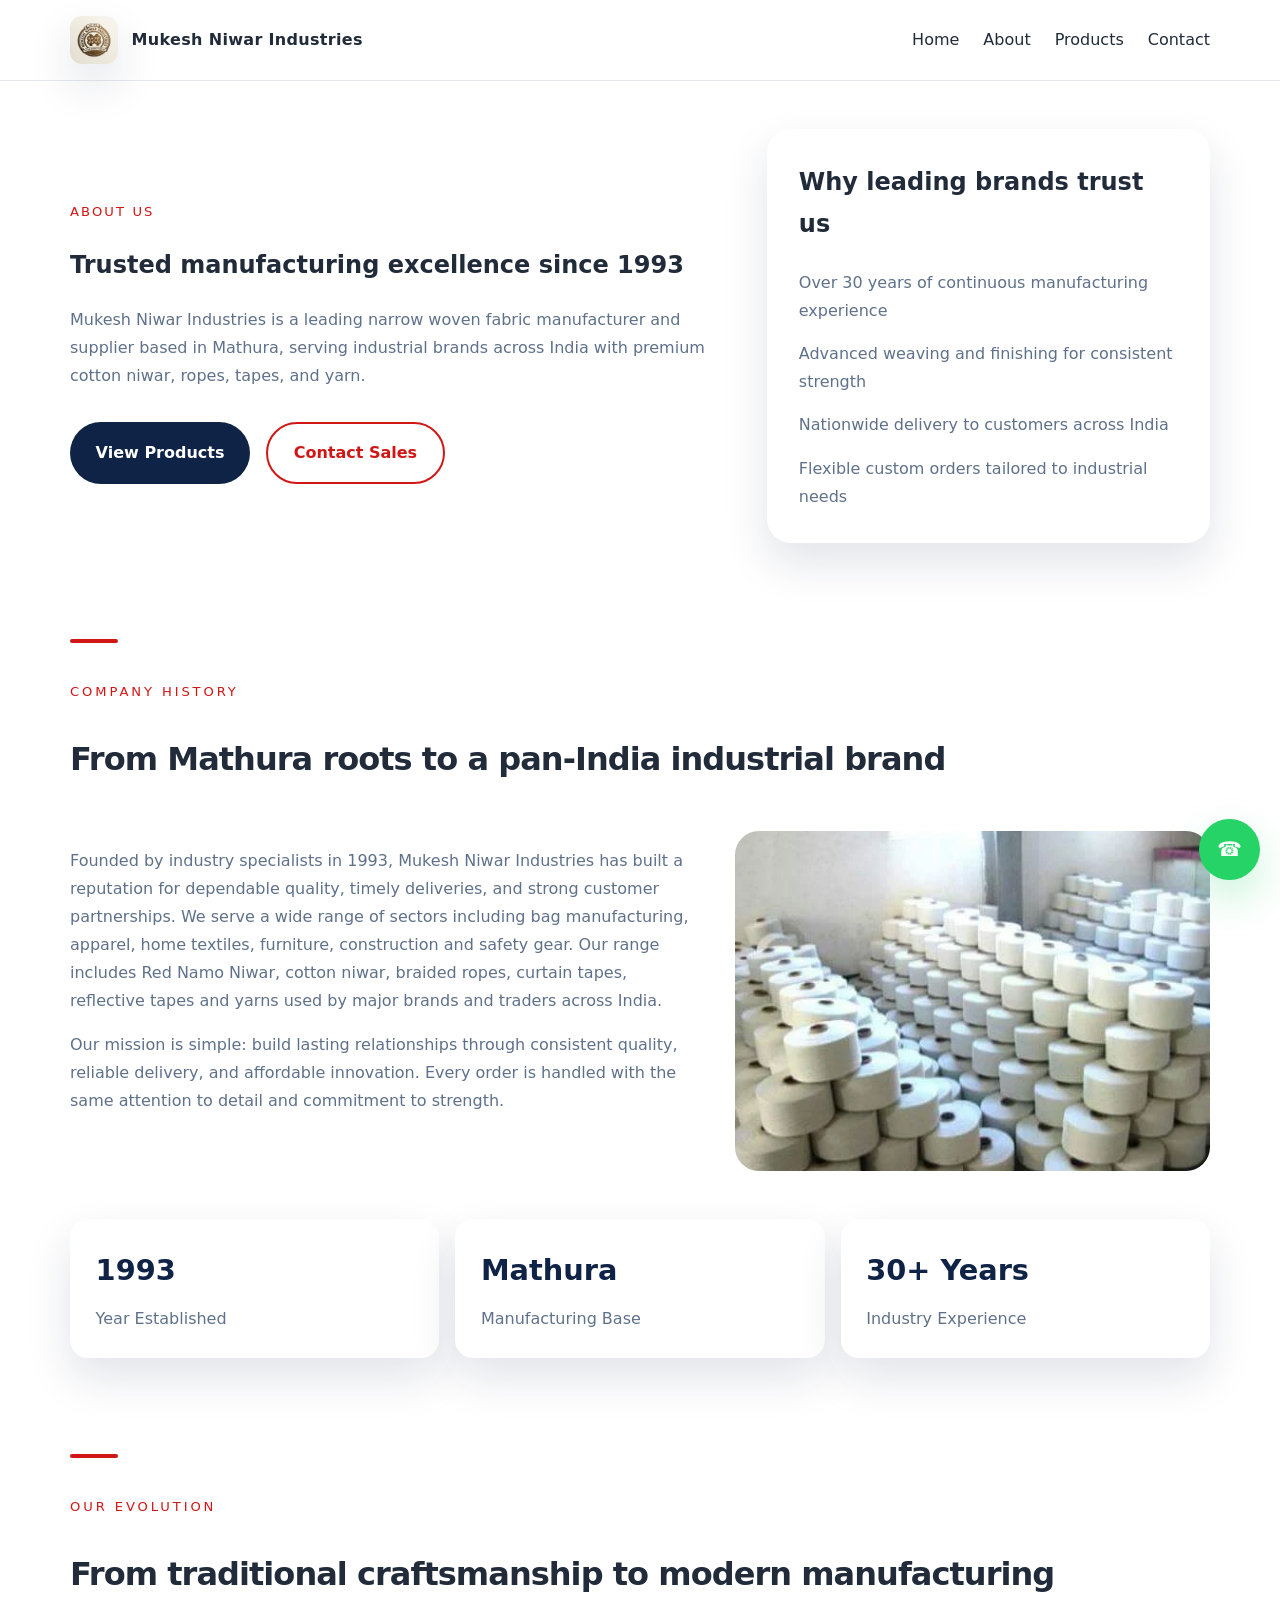
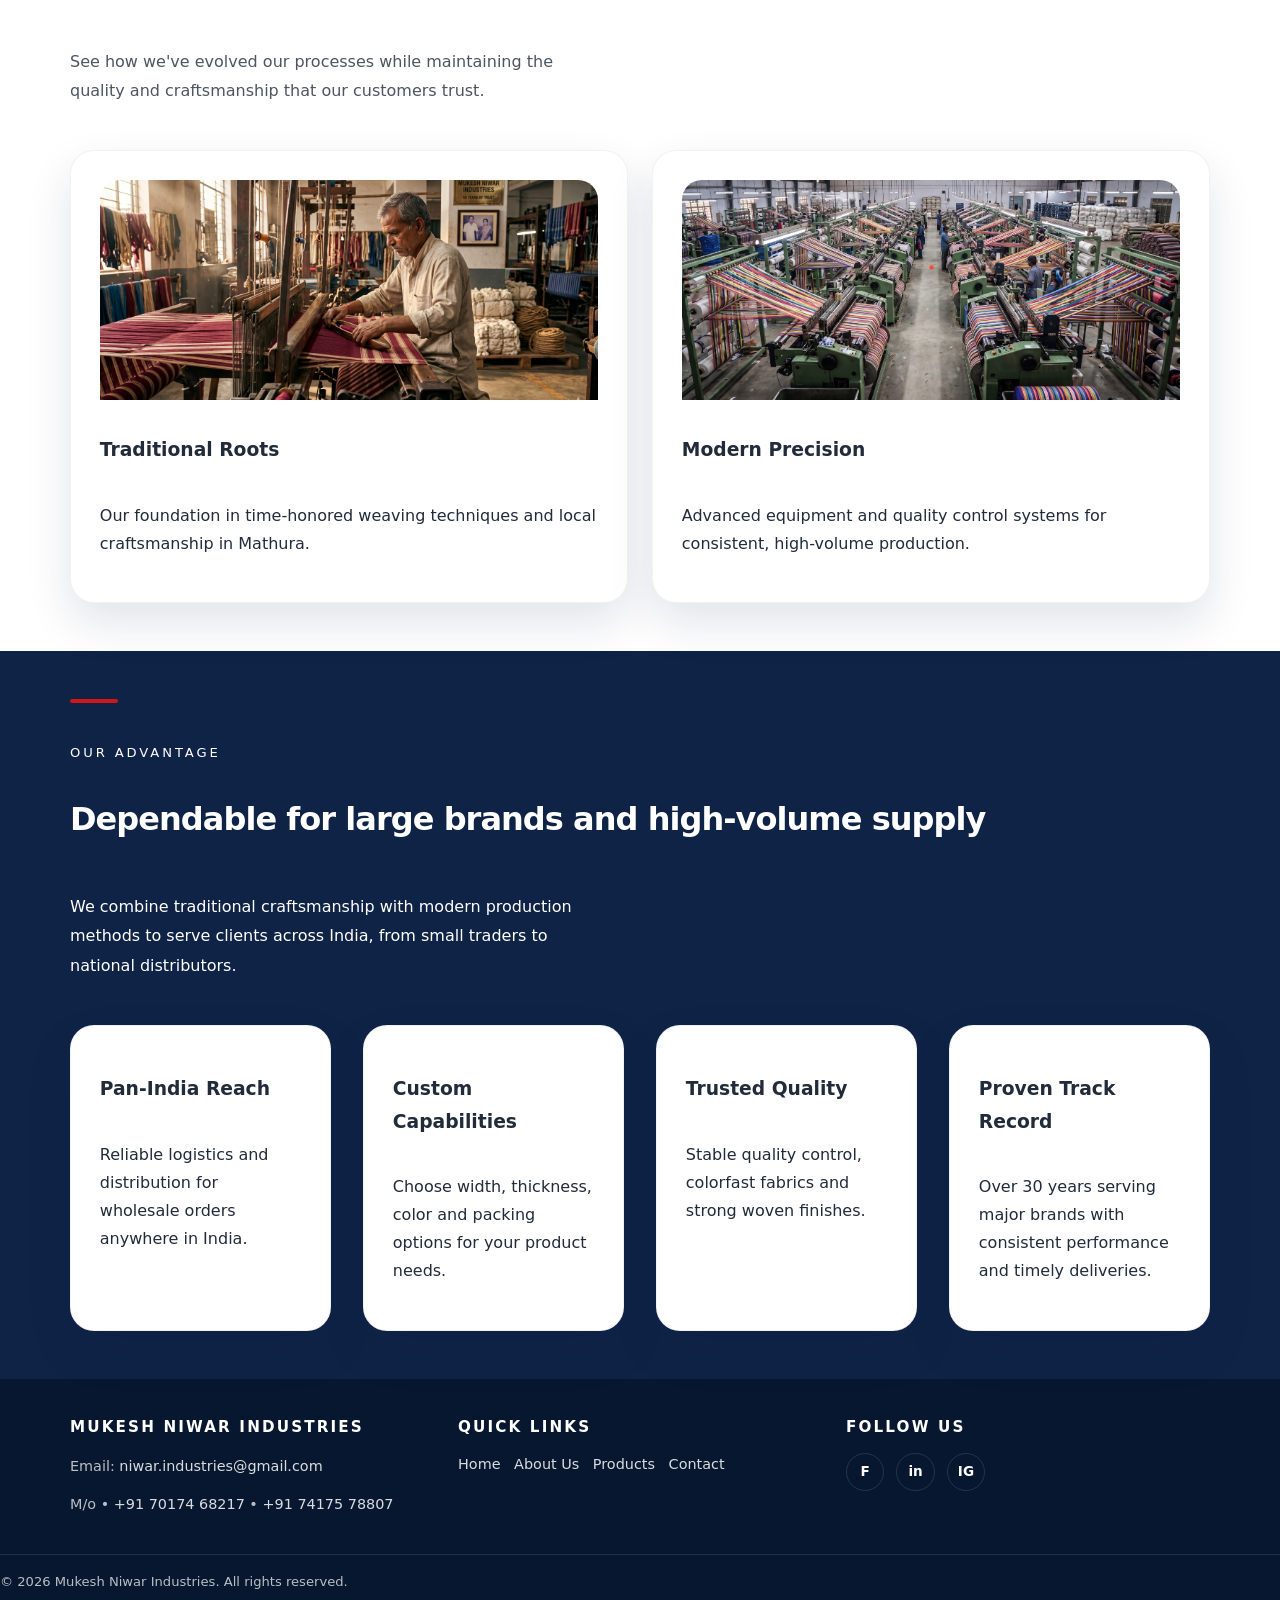
==== about.html @ a69bcad0 "webpage Co-authored-by: Copilot <copilot@github.com>" ====
<!DOCTYPE html>
<html lang="en">
  <head>
    <meta charset="UTF-8" />
    <meta name="viewport" content="width=device-width, initial-scale=1.0" />
    <meta
      name="description"
      content="About Mukesh Niwar Industries - Trusted narrow woven fabric manufacturers from Mathura serving brands across India since 1993."
    />
    <title>About | Mukesh Niwar Industries</title>
    <link rel="stylesheet" href="styles.css" />
  </head>
  <body>
    <header class="site-header">
      <div class="container header-inner">
        <a href="index.html" class="brand brand-with-logo">
          <img src="logo.png" alt="Mukesh Niwar Industries logo" class="logo" />
          <span>Mukesh Niwar Industries</span>
        </a>
        <button class="nav-toggle" aria-label="Open navigation">
          <span></span>
          <span></span>
          <span></span>
        </button>
        <nav class="site-nav" id="main-nav">
          <a href="index.html">Home</a>
          <a href="about.html" aria-current="page">About</a>
          <a href="products.html">Products</a>
          <a href="contact.html">Contact</a>
        </nav>
      </div>
    </header>

    <main>
      <section class="section-light">
        <div class="container hero-grid">
          <div>
            <p class="eyebrow">About Us</p>
            <h1>Trusted manufacturing excellence since 1993</h1>
            <p class="hero-copy">
              Mukesh Niwar Industries is a leading narrow woven fabric manufacturer and supplier based in Mathura, serving industrial brands across India with premium cotton niwar, ropes, tapes, and yarn.
            </p>
            <div class="hero-actions">
              <a class="btn btn-primary" href="products.html">View Products</a>
              <a class="btn btn-secondary" href="contact.html">Contact Sales</a>
            </div>
          </div>
          <div class="hero-card">
            <h2>Why leading brands trust us</h2>
            <ul>
              <li>Over 30 years of continuous manufacturing experience</li>
              <li>Advanced weaving and finishing for consistent strength</li>
              <li>Nationwide delivery to customers across India</li>
              <li>Flexible custom orders tailored to industrial needs</li>
            </ul>
          </div>
        </div>
      </section>

      <section class="section-light">
        <div class="container">
          <div class="page-header">
            <p class="eyebrow">Company History</p>
            <h2>From Mathura roots to a pan-India industrial brand</h2>
          </div>

          <div class="about-grid">
            <div>
              <p>
                Founded by industry specialists in 1993, Mukesh Niwar Industries has built a reputation for dependable quality, timely deliveries, and strong customer partnerships. We serve a wide range of sectors including bag manufacturing, apparel, home textiles, furniture, construction and safety gear. Our range includes Red Namo Niwar, cotton niwar, braided ropes, curtain tapes, reflective tapes and yarns used by major brands and traders across India.
              </p>
              <p>
                Our mission is simple: build lasting relationships through consistent quality, reliable delivery, and affordable innovation. Every order is handled with the same attention to detail and commitment to strength.
              </p>
            </div>
            <div class="about-panel">
              <img src="ind_pic2.webp" alt="Manufacturing in Mathura" class="card-img" />
            </div>
            <div class="about-stats-row">
              <div class="stat-card">
                <span>1993</span>
                <p>Year Established</p>
              </div>
              <div class="stat-card">
                <span>Mathura</span>
                <p>Manufacturing Base</p>
              </div>
              <div class="stat-card">
                <span>30+ Years</span>
                <p>Industry Experience</p>
              </div>
            </div>
          </div>
        </div>
      </section>

      <section class="section-light">
        <div class="container">
          <div class="page-header">
            <p class="eyebrow">Our Evolution</p>
            <h2>From traditional craftsmanship to modern manufacturing</h2>
            <p>
              See how we've evolved our processes while maintaining the quality and craftsmanship that our customers trust.
            </p>
          </div>

          <div class="cards-grid">
            <article class="section-card">
              <img src="prev_traditonal_ind.png" alt="Traditional manufacturing methods" class="card-img" />
              <h3>Traditional Roots</h3>
              <p>Our foundation in time-honored weaving techniques and local craftsmanship in Mathura.</p>
            </article>
            <article class="section-card">
              <img src="curreent_traditonal_ind.png" alt="Modern manufacturing processes" class="card-img" />
              <h3>Modern Precision</h3>
              <p>Advanced equipment and quality control systems for consistent, high-volume production.</p>
            </article>
          </div>
        </div>
      </section>

      <section class="section-primary">
        <div class="container">
          <div class="page-header text-white">
            <p class="eyebrow">Our Advantage</p>
            <h2>Dependable for large brands and high-volume supply</h2>
            <p>
              We combine traditional craftsmanship with modern production methods to serve clients across India, from small traders to national distributors.
            </p>
          </div>

          <div class="cards-grid">
            <article class="section-card">
              <h3>Pan-India Reach</h3>
              <p>Reliable logistics and distribution for wholesale orders anywhere in India.</p>
            </article>
            <article class="section-card">
              <h3>Custom Capabilities</h3>
              <p>Choose width, thickness, color and packing options for your product needs.</p>
            </article>
            <article class="section-card">
              <h3>Trusted Quality</h3>
              <p>Stable quality control, colorfast fabrics and strong woven finishes.</p>
            </article>
            <article class="section-card">
              <h3>Proven Track Record</h3>
              <p>Over 30 years serving major brands with consistent performance and timely deliveries.</p>
            </article>
          </div>
        </div>
      </section>
    </main>

    <footer class="site-footer">
      <div class="container footer-grid">
        <div class="footer-block">
          <h3>Mukesh Niwar Industries</h3>
          <p class="footer-contact">Email: <a href="mailto:niwar.industries@gmail.com">niwar.industries@gmail.com</a></p>
          <p class="footer-contact">M/o • <a href="tel:+917017468217">+91 70174 68217</a> • <a href="tel:+917417578807">+91 74175 78807</a></p>
        </div>
        <div class="footer-block">
          <h3>Quick Links</h3>
          <ul class="footer-links">
            <li><a href="index.html">Home</a></li>
            <li><a href="about.html">About Us</a></li>
            <li><a href="products.html">Products</a></li>
            <li><a href="contact.html">Contact</a></li>
          </ul>
        </div>
        <div class="footer-block">
          <h3>Follow Us</h3>
          <div class="social-links">
            <a class="social-link" href="#" aria-label="Facebook">F</a>
            <a class="social-link" href="#" aria-label="LinkedIn">in</a>
            <a class="social-link" href="#" aria-label="Instagram">IG</a>
          </div>
        </div>
      </div>
      <div class="footer-note">© 2026 Mukesh Niwar Industries. All rights reserved.</div>
    </footer>

    <a class="whatsapp-float" href="https://wa.me/917017468217?text=Hello%20Mukesh%20Niwar%20Industries%2C%20I%20would%20like%20product%20details." target="_blank" rel="noreferrer noopener" aria-label="WhatsApp Now"></a>
    <script src="script.js"></script>
  </body>
</html>
---- styles.css ----
:root {
  --navy: #0f2346;
  --white: #ffffff;
  --light: #f5f7fb;
  --text: #212b3a;
  --muted: #5f718a;
  --accent: #d11616;
  --shadow: 0 20px 45px rgba(15, 35, 70, 0.12);
}

* {
  box-sizing: border-box;
}

html {
  scroll-behavior: smooth;
}

body {
  margin: 0;
  font-family: Inter, system-ui, -apple-system, BlinkMacSystemFont, "Segoe UI", sans-serif;
  color: var(--text);
  background: var(--white);
  line-height: 1.75;
}

img {
  max-width: 100%;
  display: block;
}

a {
  color: inherit;
  text-decoration: none;
}

button,
input,
textarea,
a {
  font: inherit;
}

.container {
  width: min(1140px, calc(100% - 2rem));
  margin: 0 auto;
}

.site-header {
  position: sticky;
  top: 0;
  z-index: 10;
  background: rgba(255, 255, 255, 0.95);
  backdrop-filter: blur(10px);
  border-bottom: 1px solid #e5e8f0;
}

.header-inner {
  display: flex;
  align-items: center;
  justify-content: space-between;
  gap: 1rem;
  padding: 1rem 0;
}

.whatsapp-float {
  position: fixed;
  right: 1.25rem;
  bottom: 1.25rem;
  display: inline-flex;
  align-items: center;
  justify-content: center;
  width: 3.8rem;
  height: 3.8rem;
  border-radius: 50%;
  background: #25d366;
  color: #ffffff;
  text-decoration: none;
  font-size: 1.4rem;
  box-shadow: 0 18px 40px rgba(37, 211, 102, 0.25);
  transition: transform 0.2s ease, box-shadow 0.2s ease;
  z-index: 20;
}

.whatsapp-float:hover,
.whatsapp-float:focus-visible {
  transform: translateY(-2px);
  box-shadow: 0 24px 45px rgba(37, 211, 102, 0.35);
}

.whatsapp-float::before {
  content: "☎";
  font-size: 1.25rem;
}

@media (max-width: 720px) {
  .whatsapp-float {
    right: 0.85rem;
    bottom: 0.85rem;
    width: 3.4rem;
    height: 3.4rem;
  }
}

.brand {
  font-weight: 700;
  letter-spacing: 0.02em;
}

.brand-with-logo {
  display: inline-flex;
  align-items: center;
  gap: 0.85rem;
}

.logo {
  width: 48px;
  height: auto;
  border-radius: 12px;
  box-shadow: var(--shadow);
}

.card-img {
  width: 100%;
  height: 220px;
  object-fit: cover;
  border-radius: 20px 20px 0 0;
  margin-bottom: 1rem;
}

.timeline-grid {
  display: grid;
  gap: 1.5rem;
  grid-template-columns: repeat(auto-fit, minmax(240px, 1fr));
  margin-top: 2rem;
}

.timeline-step {
  background: var(--white);
  border-radius: 24px;
  padding: 1.8rem;
  box-shadow: var(--shadow);
  border: 1px solid rgba(15, 35, 70, 0.08);
}

.timeline-step h3 {
  margin-top: 1rem;
}

.timeline-step p {
  color: var(--muted);
  margin: 1rem 0 0;
}

.nav-toggle {
  display: none;
  flex-direction: column;
  gap: 6px;
  background: transparent;
  border: none;
  cursor: pointer;
}

.nav-toggle span {
  display: block;
  width: 24px;
  height: 3px;
  background: var(--navy);
  border-radius: 999px;
}

.site-nav {
  display: flex;
  align-items: center;
  gap: 1.5rem;
}

.site-nav a {
  color: var(--text);
  font-weight: 500;
}

.hero {
  padding: 4rem 0 3rem;
  background: linear-gradient(135deg, #f8fbff 0%, #eef4ff 100%);
}

.hero-grid {
  display: grid;
  grid-template-columns: 1.2fr 0.8fr;
  gap: 2rem;
  align-items: center;
}

.eyebrow {
  text-transform: uppercase;
  letter-spacing: 0.16em;
  color: var(--accent);
  font-size: 0.82rem;
  margin-bottom: 0.75rem;
}

.hero h1 {
  font-size: clamp(2.5rem, 3.2vw, 4rem);
  line-height: 1.02;
  margin: 0;
  max-width: 12ch;
}

.hero-copy,
.section-header p,
.about-grid p,
.contact-card p,
.quality-list p,
.product-card p {
  color: var(--muted);
}

.hero-actions {
  display: flex;
  flex-wrap: wrap;
  gap: 1rem;
  margin-top: 2rem;
}

.btn {
  display: inline-flex;
  align-items: center;
  justify-content: center;
  padding: 0.95rem 1.6rem;
  border-radius: 999px;
  font-weight: 600;
  transition: transform 0.2s ease, background-color 0.2s ease;
}

.btn:hover {
  transform: translateY(-1px);
}

.btn-primary {
  background: var(--navy);
  color: var(--white);
}

.btn-secondary {
  border: 2px solid var(--accent);
  color: var(--accent);
  background: transparent;
}

.btn-white {
  background: var(--white);
  color: var(--navy);
  border: 1px solid rgba(15, 35, 70, 0.12);
}

.hero-visual {
  display: flex;
  justify-content: flex-end;
}

.hero-card {
  border-radius: 24px;
  padding: 2rem;
  background: var(--white);
  box-shadow: var(--shadow);
}

.hero-card h2 {
  margin-top: 0;
}

.hero-card ul {
  list-style: none;
  padding: 0;
  margin: 1.5rem 0 0;
  display: grid;
  gap: 0.95rem;
}

.hero-card li {
  color: var(--muted);
}

.section-light,
.section-primary {
  padding: 3rem 0;
}

.section-primary {
  background: var(--navy);
  color: var(--white);
}

.section-primary .cards-grid {
  gap: 2rem;
  grid-auto-rows: minmax(0, auto);
}

.section-primary .contact-panel {
  margin-top: 2rem;
}

.section-header {
  max-width: 720px;
  margin-bottom: 2rem;
}

.section-header.text-white p,
.section-primary .section-header p,
.section-primary .section-header h2,
.page-header.text-white p,
.page-header.text-white h2,
.page-header.text-white .eyebrow {
  color: var(--white);
}

.section-header h2 {
  margin: 0.5rem 0 1rem;
  font-size: clamp(2rem, 2.5vw, 2.75rem);
  line-height: 1.08;
}

.page-header {
  display: grid;
  gap: 0.75rem;
  margin-bottom: 1.75rem;
  padding: 0;
  border: none;
  background: transparent;
}

.page-header::before {
  content: "";
  width: 3rem;
  height: 4px;
  background: var(--accent);
  border-radius: 999px;
  display: block;
  margin-bottom: 0.75rem;
}

.page-header .eyebrow {
  margin-bottom: 0;
  font-size: 0.82rem;
  letter-spacing: 0.22em;
  color: var(--accent);
}

.page-header h2 {
  font-size: clamp(2rem, 2.4vw, 2.85rem);
  line-height: 1.06;
  letter-spacing: -0.03em;
}

.page-header p {
  color: rgba(33, 43, 58, 0.8);
  line-height: 1.85;
  max-width: 52ch;
}

.cards-grid {
  display: grid;
  gap: 1.5rem;
  grid-template-columns: repeat(auto-fit, minmax(220px, 1fr));
}

.section-card {
  background: var(--white);
  border-radius: 24px;
  padding: 1.8rem;
  box-shadow: var(--shadow);
  border: 1px solid rgba(15, 35, 70, 0.06);
  display: flex;
  flex-direction: column;
}

.section-card h3,
.section-card p {
  color: var(--text);
}

.contact-panel {
  display: flex;
  align-items: center;
  justify-content: space-between;
  gap: 1rem;
  padding: 2rem;
}

.contact-panel .page-header {
  max-width: 60ch;
}

.map-frame {
  border-radius: 24px;
  overflow: hidden;
  box-shadow: var(--shadow);
}

.about-grid,
.product-grid,
.quality-grid,
.contact-grid {
  display: grid;
  gap: 1.75rem;
}

.about-grid {
  grid-template-columns: 1.2fr 0.9fr;
  grid-template-rows: auto auto;
  grid-template-areas:
    "text image"
    "stats stats";
  gap: 2rem;
}

.about-grid > div:first-child {
  grid-area: text;
}

.about-panel {
  grid-area: image;
  display: flex;
  align-items: flex-start;
}

.about-panel img {
  width: 100%;
  border-radius: 24px;
  object-fit: cover;
  min-height: 340px;
}

.about-stats-row {
  grid-area: stats;
  display: grid;
  grid-template-columns: repeat(3, minmax(0, 1fr));
  gap: 1rem;
}

.stat-card {
  background: var(--white);
  padding: 1.6rem;
  border-radius: 18px;
  box-shadow: var(--shadow);
}

.stat-card span {
  display: block;
  font-size: 1.8rem;
  font-weight: 700;
  color: var(--navy);
}

.stat-card p {
  margin: 0.6rem 0 0;
  color: var(--muted);
}

.product-grid {
  grid-template-columns: repeat(2, minmax(0, 1fr));
}

.product-card {
  background: rgba(255, 255, 255, 0.12);
  border: 1px solid rgba(255, 255, 255, 0.14);
  border-radius: 20px;
  padding: 1.8rem;
}

.product-card h3 {
  margin-top: 0;
  color: var(--white);
}

.quality-grid {
  grid-template-columns: 1fr 1fr;
  align-items: start;
}

.quality-list {
  display: grid;
  gap: 1rem;
}

.quality-list div {
  background: var(--white);
  padding: 1.6rem;
  border-radius: 18px;
}

.quality-list h3 {
  margin: 0 0 0.75rem;
  color: var(--navy);
}

.contact-grid {
  grid-template-columns: 1.2fr 0.8fr;
  align-items: start;
}

.contact-card {
  background: var(--white);
  color: var(--text);
  border-radius: 24px;
  padding: 2rem;
  box-shadow: var(--shadow);
}

.contact-card h3 {
  margin-top: 0;
}

.contact-details p {
  margin: 0.85rem 0 0;
}

.site-footer {
  background: #07172f;
  color: rgba(255, 255, 255, 0.8);
  padding: 2.2rem 0 1.5rem;
  font-size: 0.92rem;
}

.footer-grid {
  display: grid;
  gap: 1.5rem;
  grid-template-columns: repeat(3, minmax(0, 1fr));
  align-items: flex-start;
}

.footer-block h3 {
  margin: 0 0 0.75rem;
  color: var(--white);
  font-size: 0.95rem;
  letter-spacing: 0.14em;
  text-transform: uppercase;
}

.footer-block p,
.footer-links li,
.footer-note {
  color: rgba(255, 255, 255, 0.72);
  font-size: 0.9rem;
  line-height: 1.6;
}

.footer-contact a {
  color: rgba(255, 255, 255, 0.85);
  text-decoration: none;
}

.footer-links {
  list-style: none;
  padding: 0;
  margin: 0;
  display: flex;
  flex-wrap: wrap;
  gap: 0.85rem;
}

.footer-links li {
  display: inline;
}

.footer-links li a {
  color: rgba(255, 255, 255, 0.85);
  text-decoration: none;
}

.footer-links li a:hover {
  color: var(--accent);
}

.social-links {
  display: flex;
  gap: 0.75rem;
}

.social-link {
  display: inline-flex;
  align-items: center;
  justify-content: center;
  width: 2.4rem;
  height: 2.4rem;
  border-radius: 50%;
  border: 1px solid rgba(255, 255, 255, 0.12);
  color: var(--white);
  text-decoration: none;
  font-weight: 700;
  font-size: 0.85rem;
}

.social-link:hover {
  background: rgba(255, 255, 255, 0.08);
}

.footer-note {
  margin-top: 1.5rem;
  border-top: 1px solid rgba(255, 255, 255, 0.1);
  padding-top: 1rem;
  font-size: 0.82rem;
}

.footer-link {
  color: var(--white);
}

@media (max-width: 900px) {
  .hero-grid,
  .about-grid,
  .product-grid,
  .quality-grid,
  .contact-grid,
  .footer-grid {
    grid-template-columns: 1fr;
  }

  .stats-grid {
    grid-template-columns: 1fr;
  }

  .hero {
    padding-top: 3rem;
  }

  .contact-panel {
    flex-direction: column;
    align-items: stretch;
  }
}

@media (max-width: 720px) {
  .top-bar {
    flex-direction: column;
    align-items: flex-start;
  }
  .header-inner {
    flex-wrap: wrap;
  }

  .nav-toggle {
    display: flex;
  }

  .site-nav {
    position: absolute;
    top: 100%;
    right: 1rem;
    left: 1rem;
    background: var(--white);
    flex-direction: column;
    padding: 1rem;
    border-radius: 18px;
    box-shadow: var(--shadow);
    opacity: 0;
    visibility: hidden;
    transform: translateY(-1rem);
    transition: all 0.25s ease;
  }

  .site-nav.open {
    opacity: 1;
    visibility: visible;
    transform: translateY(0);
  }

  .site-nav a {
    padding: 0.75rem 0;
    border-bottom: 1px solid #eef2f7;
  }

  .site-nav a:last-child {
    border-bottom: none;
  }

  .hero h1 {
    font-size: 2.4rem;
  }

  .btn {
    width: 100%;
  }

  .footer-inner {
    flex-direction: column;
    text-align: center;
  }
}
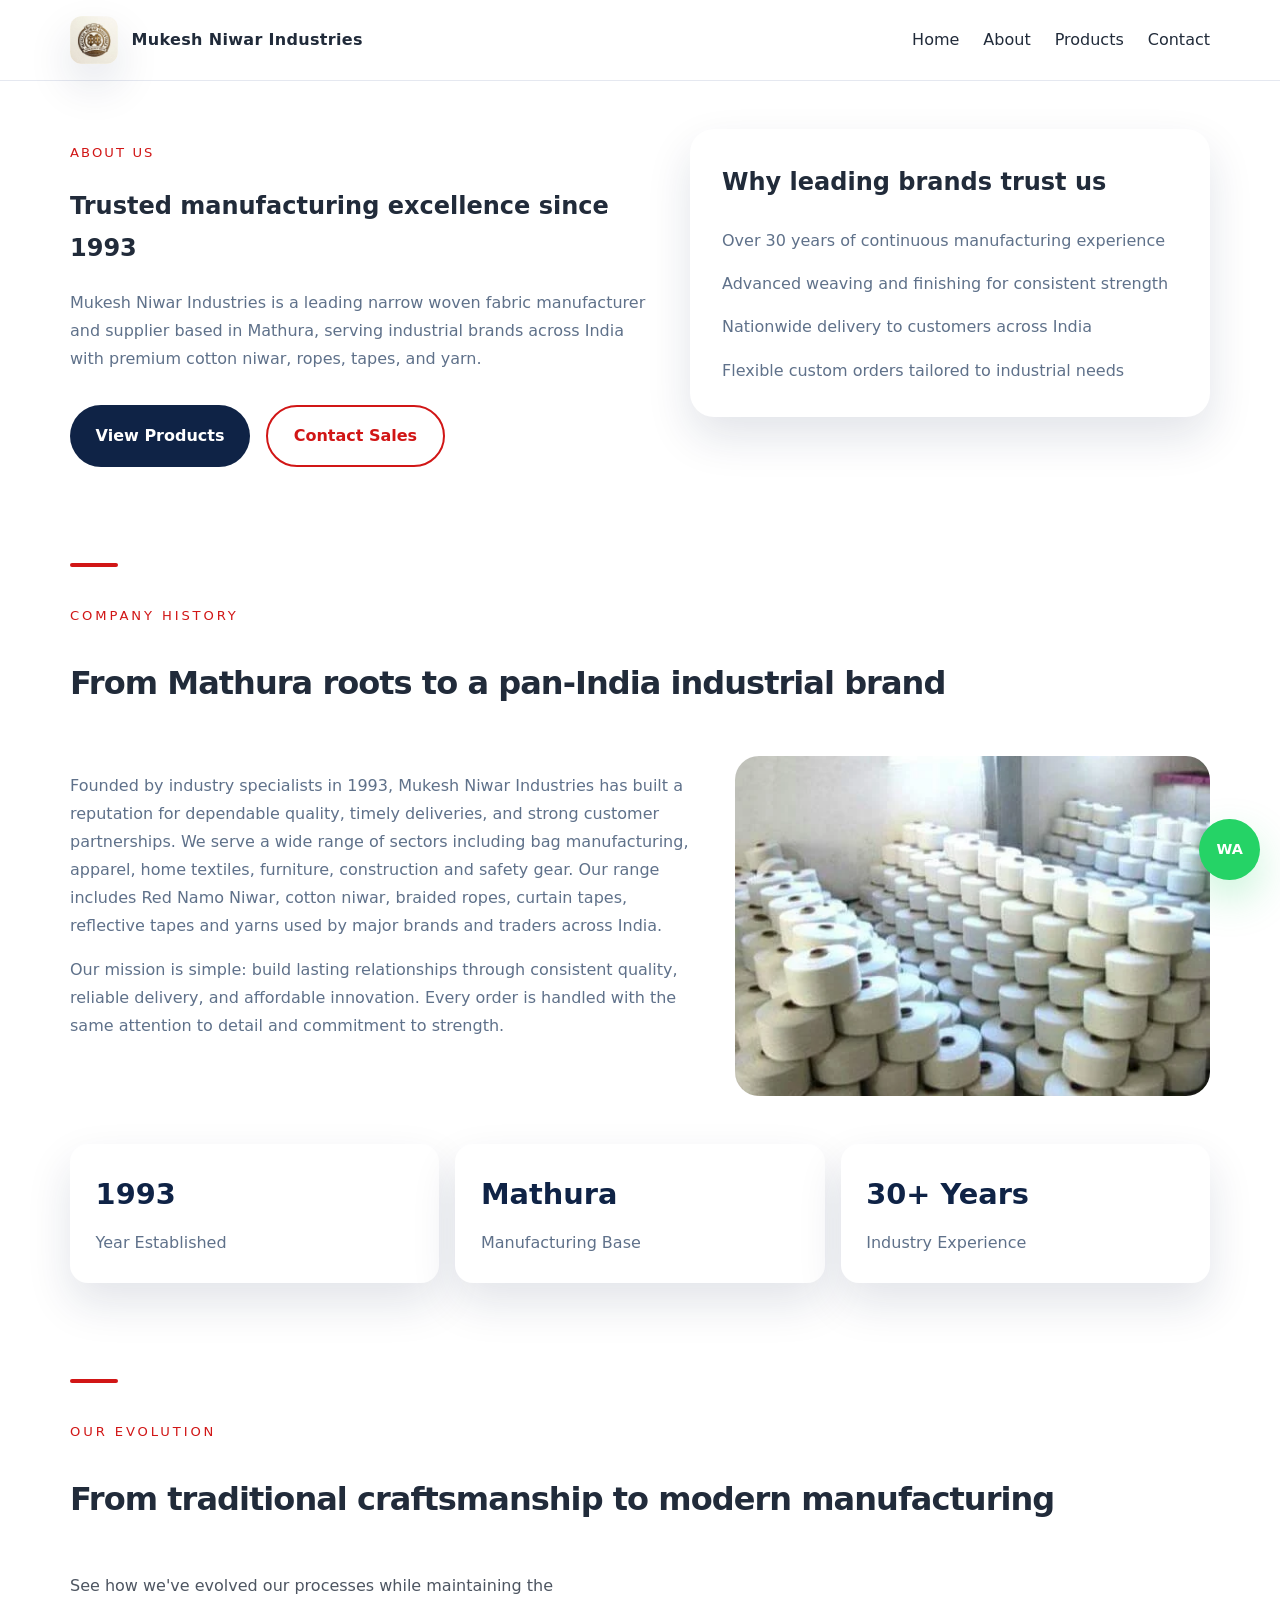
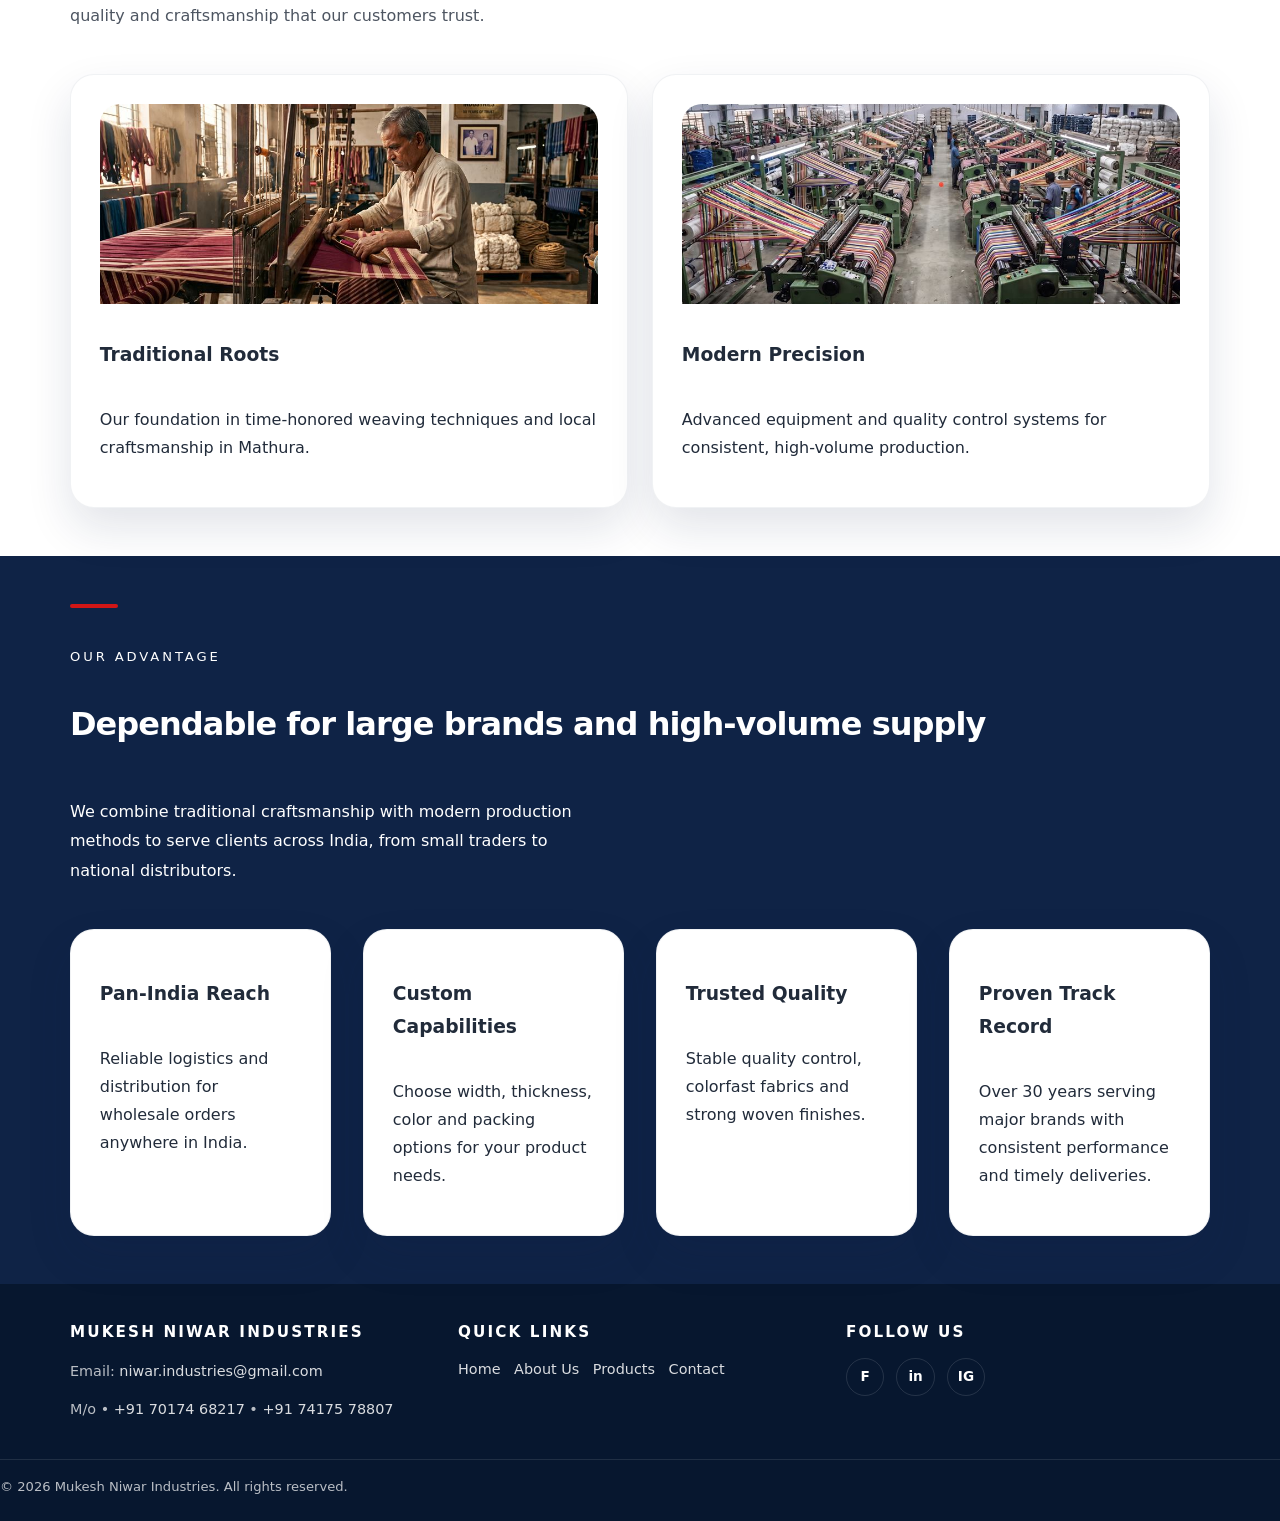
==== commit bf7c539b: "mobile friendly design" ====
--- a/about.html
+++ b/about.html
@@ -14,7 +14,7 @@
     <header class="site-header">
       <div class="container header-inner">
         <a href="index.html" class="brand brand-with-logo">
-          <img src="logo.png" alt="Mukesh Niwar Industries logo" class="logo" />
+          <img src="logo-small.jpg" alt="Mukesh Niwar Industries logo" class="logo" />
           <span>Mukesh Niwar Industries</span>
         </a>
         <button class="nav-toggle" aria-label="Open navigation">
@@ -106,12 +106,12 @@
 
           <div class="cards-grid">
             <article class="section-card">
-              <img src="prev_traditonal_ind.png" alt="Traditional manufacturing methods" class="card-img" />
+              <img src="prev_traditonal_ind-card.jpg" alt="Traditional manufacturing methods" class="card-img" loading="lazy" decoding="async" />
               <h3>Traditional Roots</h3>
               <p>Our foundation in time-honored weaving techniques and local craftsmanship in Mathura.</p>
             </article>
             <article class="section-card">
-              <img src="curreent_traditonal_ind.png" alt="Modern manufacturing processes" class="card-img" />
+              <img src="curreent_traditonal_ind-card.jpg" alt="Modern manufacturing processes" class="card-img" loading="lazy" decoding="async" />
               <h3>Modern Precision</h3>
               <p>Advanced equipment and quality control systems for consistent, high-volume production.</p>
             </article>
@@ -156,7 +156,7 @@
         <div class="footer-block">
           <h3>Mukesh Niwar Industries</h3>
           <p class="footer-contact">Email: <a href="mailto:niwar.industries@gmail.com">niwar.industries@gmail.com</a></p>
-          <p class="footer-contact">M/o • <a href="tel:+917017468217">+91 70174 68217</a> • <a href="tel:+917417578807">+91 74175 78807</a></p>
+          <p class="footer-contact">M/o &bull; <a href="tel:+917017468217">+91 70174 68217</a> &bull; <a href="tel:+917417578807">+91 74175 78807</a></p>
         </div>
         <div class="footer-block">
           <h3>Quick Links</h3>
@@ -176,7 +176,7 @@
           </div>
         </div>
       </div>
-      <div class="footer-note">© 2026 Mukesh Niwar Industries. All rights reserved.</div>
+      <div class="footer-note">&copy; 2026 Mukesh Niwar Industries. All rights reserved.</div>
     </footer>
 
     <a class="whatsapp-float" href="https://wa.me/917017468217?text=Hello%20Mukesh%20Niwar%20Industries%2C%20I%20would%20like%20product%20details." target="_blank" rel="noreferrer noopener" aria-label="WhatsApp Now"></a>
--- a/styles.css
+++ b/styles.css
@@ -22,6 +22,7 @@
   color: var(--text);
   background: var(--white);
   line-height: 1.75;
+  overflow-x: hidden;
 }
 
 img {
@@ -32,6 +33,15 @@
 a {
   color: inherit;
   text-decoration: none;
+}
+
+p,
+h1,
+h2,
+h3,
+li,
+a {
+  overflow-wrap: anywhere;
 }
 
 button,
@@ -89,8 +99,9 @@
 }
 
 .whatsapp-float::before {
-  content: "☎";
-  font-size: 1.25rem;
+  content: "WA";
+  font-size: 0.9rem;
+  font-weight: 800;
 }
 
 @media (max-width: 720px) {
@@ -111,9 +122,11 @@
   display: inline-flex;
   align-items: center;
   gap: 0.85rem;
+  min-width: 0;
 }
 
 .logo {
+  flex: 0 0 auto;
   width: 48px;
   height: auto;
   border-radius: 12px;
@@ -122,7 +135,7 @@
 
 .card-img {
   width: 100%;
-  height: 220px;
+  height: 200px;
   object-fit: cover;
   border-radius: 20px 20px 0 0;
   margin-bottom: 1rem;
@@ -155,7 +168,12 @@
 .nav-toggle {
   display: none;
   flex-direction: column;
+  align-items: center;
+  justify-content: center;
   gap: 6px;
+  min-width: 44px;
+  min-height: 44px;
+  padding: 0;
   background: transparent;
   border: none;
   cursor: pointer;
@@ -187,9 +205,101 @@
 
 .hero-grid {
   display: grid;
-  grid-template-columns: 1.2fr 0.8fr;
+  /* left column grows, right column fixed to match the visual width */
+  grid-template-columns: 1fr 520px;
   gap: 2rem;
-  align-items: center;
+  align-items: start;
+}
+
+.hero-feature-row {
+  display: grid;
+  grid-template-columns: repeat(3, minmax(0, 1fr));
+  gap: 1rem;
+  margin-top: 1.8rem;
+}
+
+.hero-feature {
+  background: var(--white);
+  border-radius: 20px;
+  padding: 1rem 1.1rem;
+  box-shadow: var(--shadow);
+  border: 1px solid rgba(15, 35, 70, 0.08);
+}
+
+.hero-feature span {
+  display: block;
+  font-size: 1.1rem;
+  font-weight: 700;
+  color: var(--navy);
+}
+
+.hero-feature p {
+  margin: 0.4rem 0 0;
+  color: var(--muted);
+  font-size: 0.95rem;
+}
+
+.hero-image-card {
+  position: relative;
+  border-radius: 28px;
+  overflow: hidden;
+  box-shadow: var(--shadow);
+}
+
+.hero-image-card img {
+  width: 100%;
+  height: auto;
+  aspect-ratio: 16 / 9;
+  max-height: 420px;
+  object-fit: cover;
+  display: block;
+}
+
+.hero-image-chip {
+  position: absolute;
+  bottom: 1rem;
+  left: 1rem;
+  background: rgba(15, 35, 70, 0.9);
+  color: #fff;
+  padding: 0.7rem 1rem;
+  border-radius: 999px;
+  font-size: 0.95rem;
+  letter-spacing: 0.02em;
+}
+
+.hero-image-text {
+  margin: 0;
+  color: var(--muted);
+  line-height: 1.6;
+  font-size: 0.95rem;
+  max-width: 360px;
+  text-align: left;
+}
+
+@media (max-width: 900px) {
+  .hero-image-text {
+    text-align: center;
+    max-width: 100%;
+    align-self: center;
+    padding: 0 1rem;
+  }
+}
+
+.hero-info-card {
+  background: var(--white);
+  border-radius: 24px;
+  padding: 1.8rem;
+  box-shadow: var(--shadow);
+  border: 1px solid rgba(15, 35, 70, 0.08);
+}
+
+.hero-info-card h3 {
+  margin-top: 0;
+}
+
+.hero-info-card p {
+  color: var(--muted);
+  line-height: 1.85;
 }
 
 .eyebrow {
@@ -256,7 +366,9 @@
 
 .hero-visual {
   display: flex;
-  justify-content: flex-end;
+  flex-direction: column;
+  align-items: flex-start;
+  gap: 0.9rem;
 }
 
 .hero-card {
@@ -496,8 +608,21 @@
 }
 
 .contact-grid {
-  grid-template-columns: 1.2fr 0.8fr;
+  grid-template-columns: 1fr 1fr;
+  gap: 2rem;
   align-items: start;
+}
+
+.map-frame iframe {
+  width: 100%;
+  height: 380px;
+  display: block;
+}
+
+.contact-card,
+.map-frame {
+  position: relative;
+  z-index: 0;
 }
 
 .contact-card {
@@ -625,9 +750,20 @@
     padding-top: 3rem;
   }
 
+  .hero-feature-row {
+    grid-template-columns: 1fr;
+  }
+
   .contact-panel {
     flex-direction: column;
     align-items: stretch;
+  }
+
+  .about-grid {
+    grid-template-areas:
+      "text"
+      "image"
+      "stats";
   }
 }
 
@@ -636,8 +772,180 @@
     flex-direction: column;
     align-items: flex-start;
   }
+
   .header-inner {
-    flex-wrap: wrap;
+    flex-wrap: nowrap;
+    padding: 0.75rem 0;
+    gap: 0.75rem;
+  }
+
+  .brand-with-logo {
+    gap: 0.55rem;
+  }
+
+  .brand-with-logo span {
+    font-size: 0.88rem;
+    line-height: 1.25;
+  }
+
+  .logo {
+    width: 42px;
+    border-radius: 10px;
+  }
+
+  .container {
+    width: min(100% - 1.2rem, 1140px);
+  }
+
+  .hero {
+    padding: 1.85rem 0 2rem;
+  }
+
+  .hero-grid {
+    gap: 1.25rem;
+  }
+
+  .hero h1 {
+    max-width: 100%;
+    font-size: 1.92rem;
+    line-height: 1.12;
+  }
+
+  .hero-copy {
+    margin-bottom: 0;
+    line-height: 1.65;
+  }
+
+  .hero-actions {
+    gap: 0.75rem;
+    margin-top: 1.4rem;
+  }
+
+  .hero-visual {
+    align-items: stretch;
+  }
+
+  .hero-image-card {
+    border-radius: 18px;
+  }
+
+  .hero-image-card img {
+    width: 100%;
+    height: auto;
+    min-height: 210px;
+    max-height: none;
+  }
+
+  .hero-image-chip {
+    left: 0.75rem;
+    bottom: 0.75rem;
+    max-width: calc(100% - 1.5rem);
+    padding: 0.55rem 0.75rem;
+    font-size: 0.8rem;
+    white-space: normal;
+  }
+
+  .hero-visual {
+    width: 100%;
+  }
+
+  .page-header {
+    gap: 0.55rem;
+    margin-bottom: 1.4rem;
+  }
+
+  .page-header h1 {
+    margin: 0;
+    font-size: 2rem;
+    line-height: 1.15;
+    letter-spacing: 0;
+  }
+
+  .page-header h2,
+  .section-header h2 {
+    font-size: 1.8rem;
+    line-height: 1.14;
+    letter-spacing: 0;
+  }
+
+  .about-grid {
+    gap: 1.15rem;
+  }
+
+  .about-grid > div:first-child p {
+    margin: 0 0 0.9rem;
+    text-align: left;
+  }
+
+  .section-light,
+  .section-primary {
+    padding: 2.25rem 0;
+  }
+
+  .cards-grid,
+  .timeline-grid {
+    gap: 1rem;
+  }
+
+  .section-card,
+  .timeline-step,
+  .contact-card,
+  .product-card,
+  .quality-list div,
+  .stat-card {
+    border-radius: 16px;
+    padding: 1.15rem;
+  }
+
+  .card-img {
+    height: 175px;
+    border-radius: 14px;
+    margin-bottom: 0.9rem;
+  }
+
+  .about-stats-row {
+    grid-template-columns: 1fr;
+  }
+
+  .about-panel img {
+    min-height: 240px;
+    border-radius: 16px;
+  }
+
+  .contact-panel {
+    padding: 0;
+  }
+
+  .section-card.contact-panel {
+    padding: 1.15rem;
+  }
+
+  .map-frame {
+    border-radius: 16px;
+  }
+
+  .map-frame iframe {
+    height: 300px;
+  }
+
+  .footer-grid {
+    gap: 1.25rem;
+  }
+
+  .footer-links {
+    flex-direction: column;
+    gap: 0.45rem;
+  }
+
+  .footer-note {
+    padding-inline: 0.6rem;
+  }
+
+  .whatsapp-float {
+    right: 0.85rem;
+    bottom: 0.85rem;
+    width: 3.4rem;
+    height: 3.4rem;
   }
 
   .nav-toggle {
@@ -647,17 +955,19 @@
   .site-nav {
     position: absolute;
     top: 100%;
-    right: 1rem;
-    left: 1rem;
+    right: 0.6rem;
+    left: 0.6rem;
     background: var(--white);
     flex-direction: column;
-    padding: 1rem;
-    border-radius: 18px;
+    align-items: stretch;
+    gap: 0;
+    padding: 0.6rem 1rem;
+    border-radius: 16px;
     box-shadow: var(--shadow);
     opacity: 0;
     visibility: hidden;
-    transform: translateY(-1rem);
-    transition: all 0.25s ease;
+    transform: translateY(-0.75rem);
+    transition: opacity 0.25s ease, transform 0.25s ease, visibility 0.25s ease;
   }
 
   .site-nav.open {
@@ -667,16 +977,13 @@
   }
 
   .site-nav a {
+    min-height: 44px;
     padding: 0.75rem 0;
     border-bottom: 1px solid #eef2f7;
   }
 
   .site-nav a:last-child {
     border-bottom: none;
-  }
-
-  .hero h1 {
-    font-size: 2.4rem;
   }
 
   .btn {
@@ -688,3 +995,47 @@
     text-align: center;
   }
 }
+
+@media (max-width: 380px) {
+  .brand-with-logo span {
+    max-width: 18ch;
+  }
+
+  .hero h1 {
+    font-size: 1.72rem;
+  }
+
+  .hero-copy,
+  .page-header p,
+  .section-card p,
+  .timeline-step p {
+    font-size: 0.95rem;
+    line-height: 1.6;
+  }
+}
+
+@media (min-width: 901px) {
+  .hero-visual {
+    flex-direction: row-reverse;
+    align-items: flex-end;
+    justify-content: flex-end;
+    gap: 1.25rem;
+  }
+
+  .hero-image-card {
+    flex: 0 0 480px;
+  }
+
+  .hero-image-text {
+    text-align: left;
+    max-width: 520px;
+    margin: 0;
+    align-self: flex-start;
+  }
+
+  /* keep the paragraph from extending past the image height */
+  .hero-image-text {
+    max-height: 420px;
+    overflow: hidden;
+  }
+}
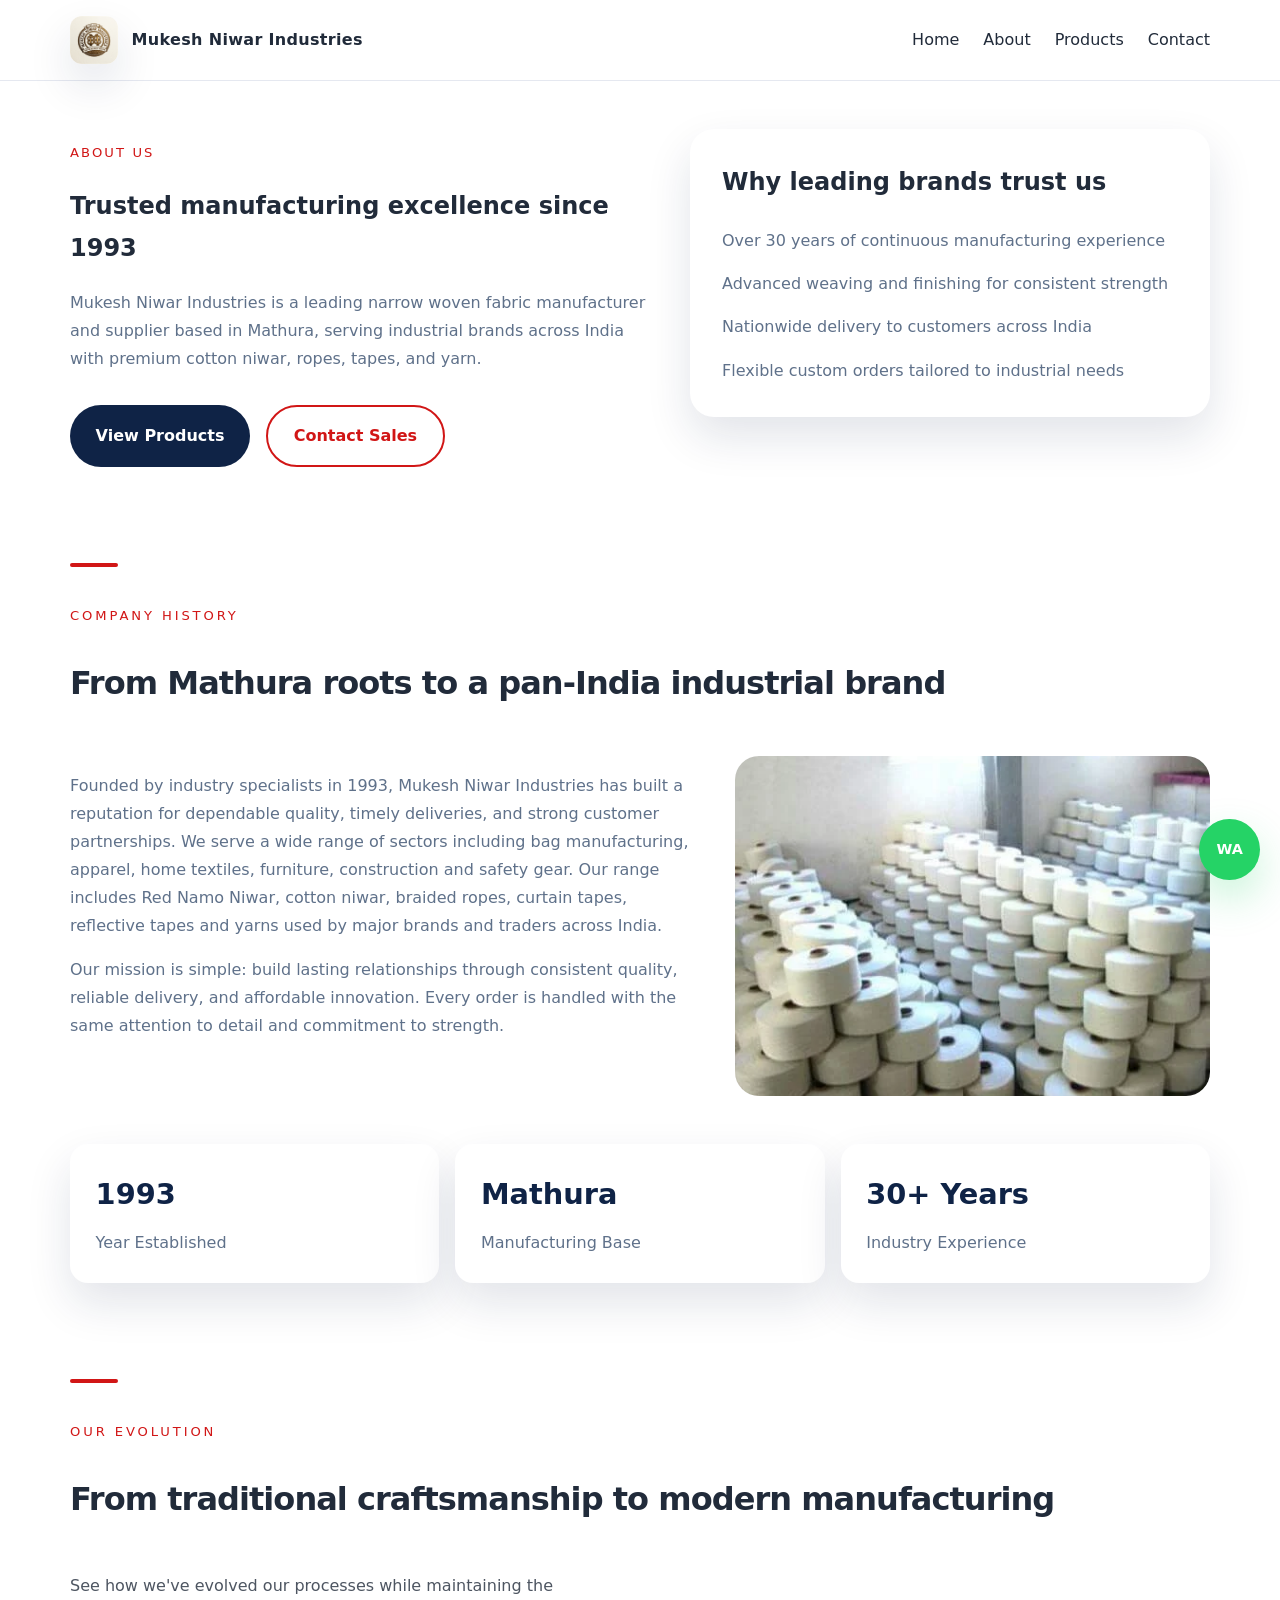
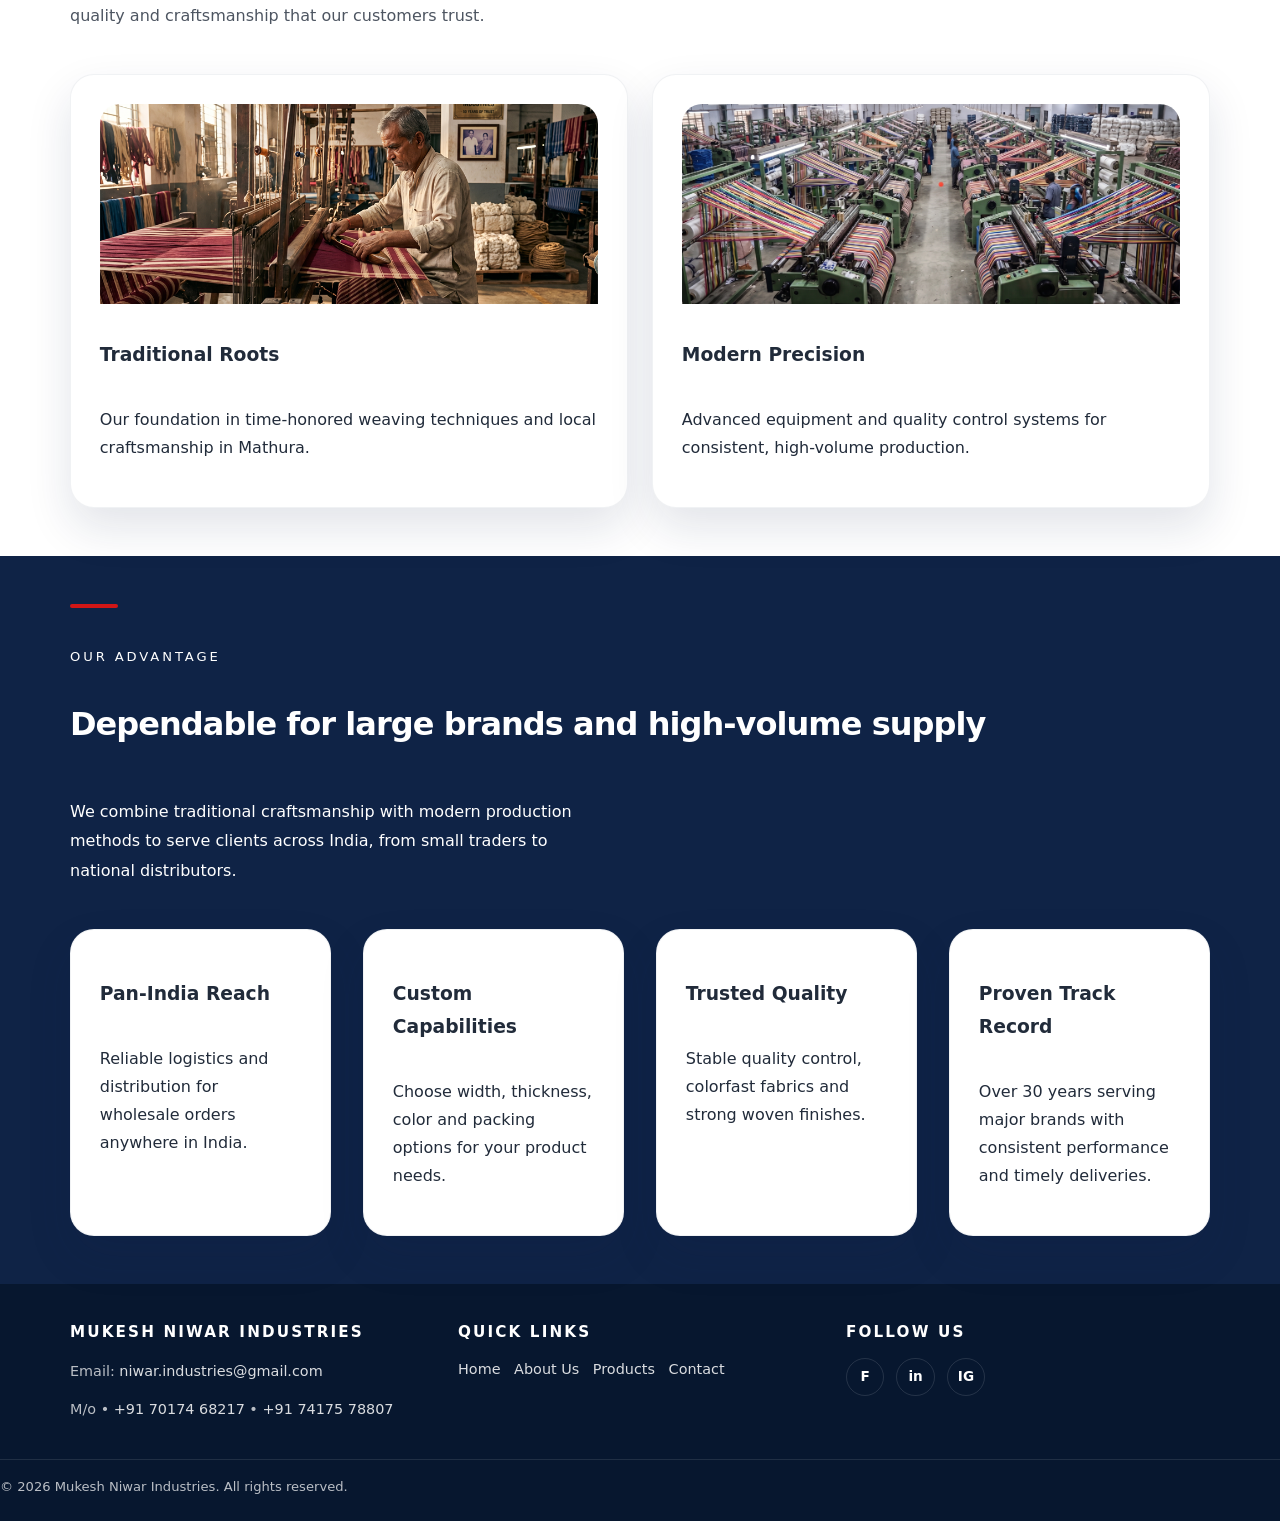
==== commit 4f90ab82: "mobule chnages" ====
--- a/about.html
+++ b/about.html
@@ -14,7 +14,7 @@
     <header class="site-header">
       <div class="container header-inner">
         <a href="index.html" class="brand brand-with-logo">
-          <img src="logo-small.jpg" alt="Mukesh Niwar Industries logo" class="logo" />
+          <img src="logo.png" alt="Mukesh Niwar Industries logo" class="logo" />
           <span>Mukesh Niwar Industries</span>
         </a>
         <button class="nav-toggle" aria-label="Open navigation">
@@ -106,12 +106,12 @@
 
           <div class="cards-grid">
             <article class="section-card">
-              <img src="prev_traditonal_ind-card.jpg" alt="Traditional manufacturing methods" class="card-img" loading="lazy" decoding="async" />
+              <img src="prev_traditonal_ind.png" alt="Traditional manufacturing methods" class="card-img" loading="lazy" decoding="async" />
               <h3>Traditional Roots</h3>
               <p>Our foundation in time-honored weaving techniques and local craftsmanship in Mathura.</p>
             </article>
             <article class="section-card">
-              <img src="curreent_traditonal_ind-card.jpg" alt="Modern manufacturing processes" class="card-img" loading="lazy" decoding="async" />
+              <img src="curreent_traditonal_ind.png" alt="Modern manufacturing processes" class="card-img" loading="lazy" decoding="async" />
               <h3>Modern Precision</h3>
               <p>Advanced equipment and quality control systems for consistent, high-volume production.</p>
             </article>
--- a/styles.css
+++ b/styles.css
@@ -760,10 +760,18 @@
   }
 
   .about-grid {
+    display: grid;
+    grid-template-columns: minmax(0, 1fr) !important;
     grid-template-areas:
       "text"
       "image"
       "stats";
+  }
+
+  .about-grid > div:first-child,
+  .about-panel,
+  .about-stats-row {
+    grid-column: 1 / -1 !important;
   }
 }
 
@@ -869,7 +877,7 @@
   }
 
   .about-grid {
-    gap: 1.15rem;
+    gap: 1rem;
   }
 
   .about-grid > div:first-child p {
@@ -908,7 +916,11 @@
   }
 
   .about-panel img {
-    min-height: 240px;
+    width: 100%;
+    height: 220px;
+    max-height: 260px;
+    min-height: 0;
+    object-fit: cover;
     border-radius: 16px;
   }
 
